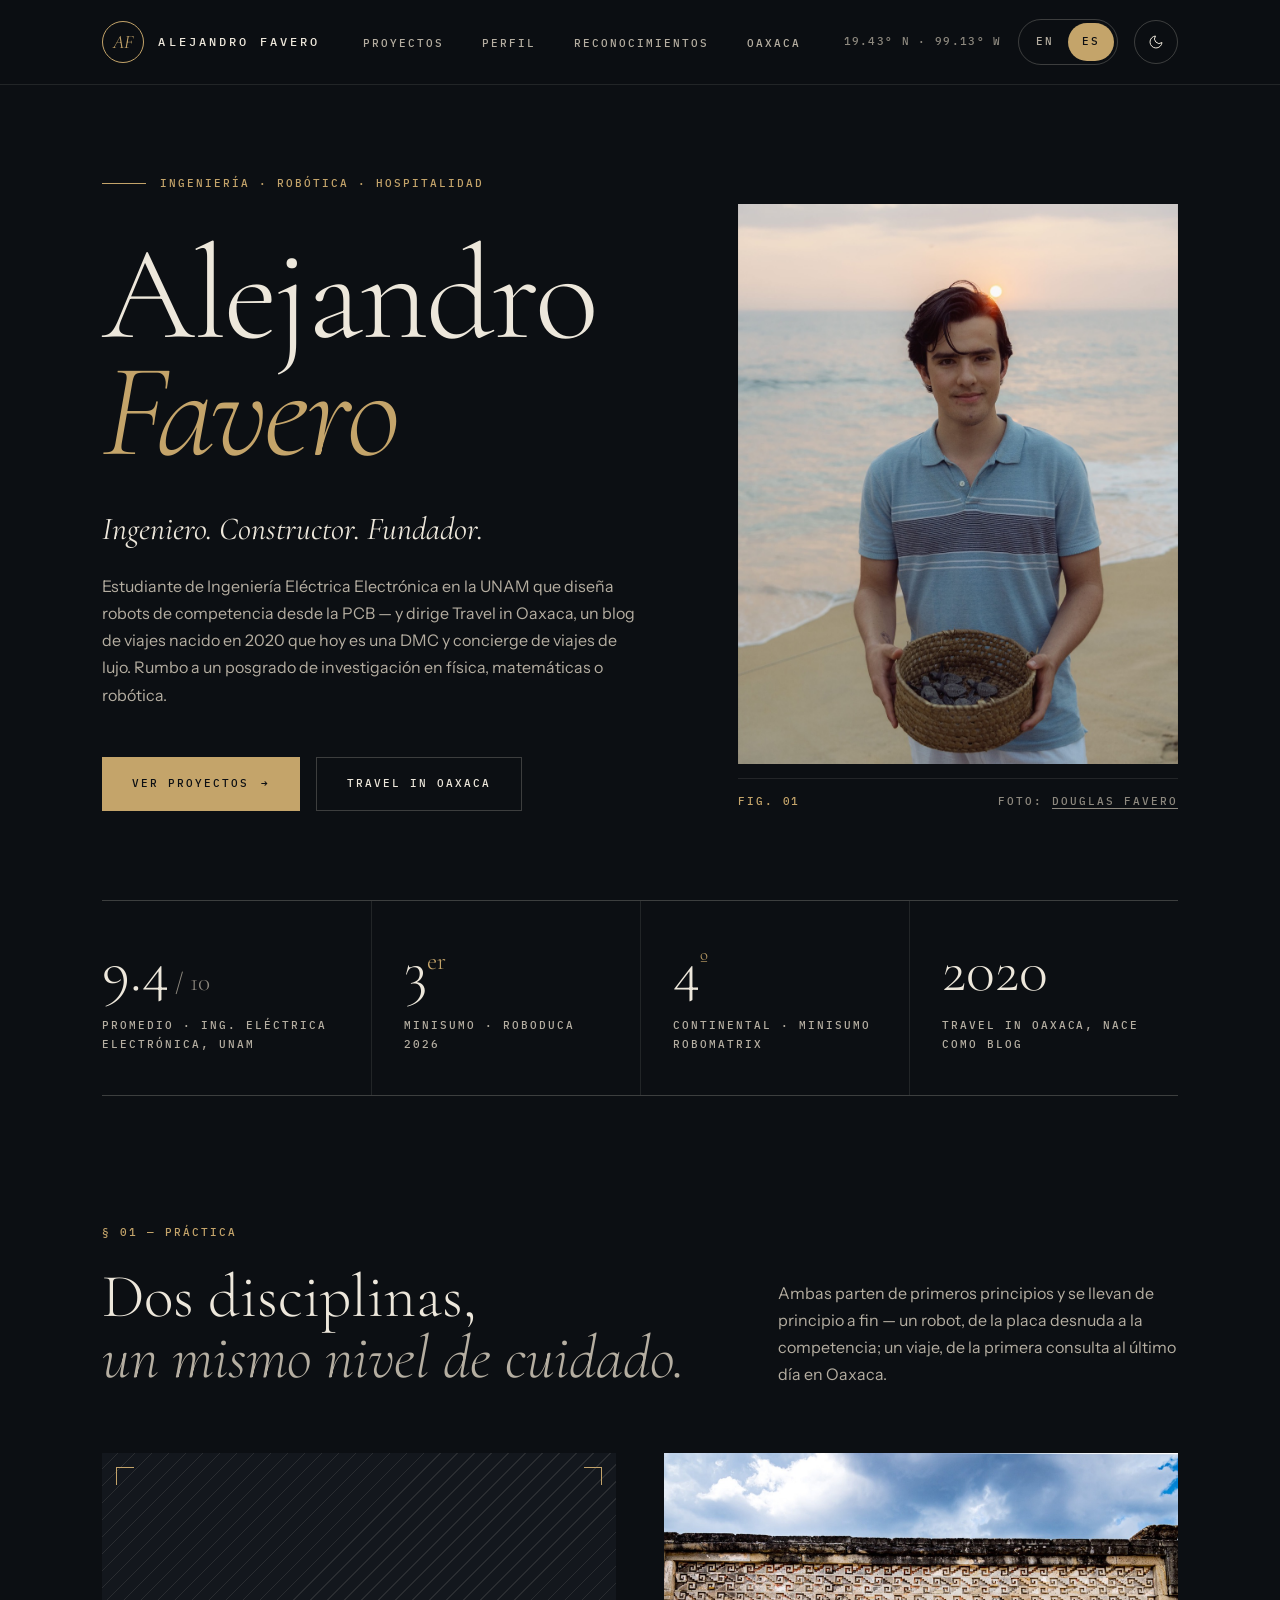
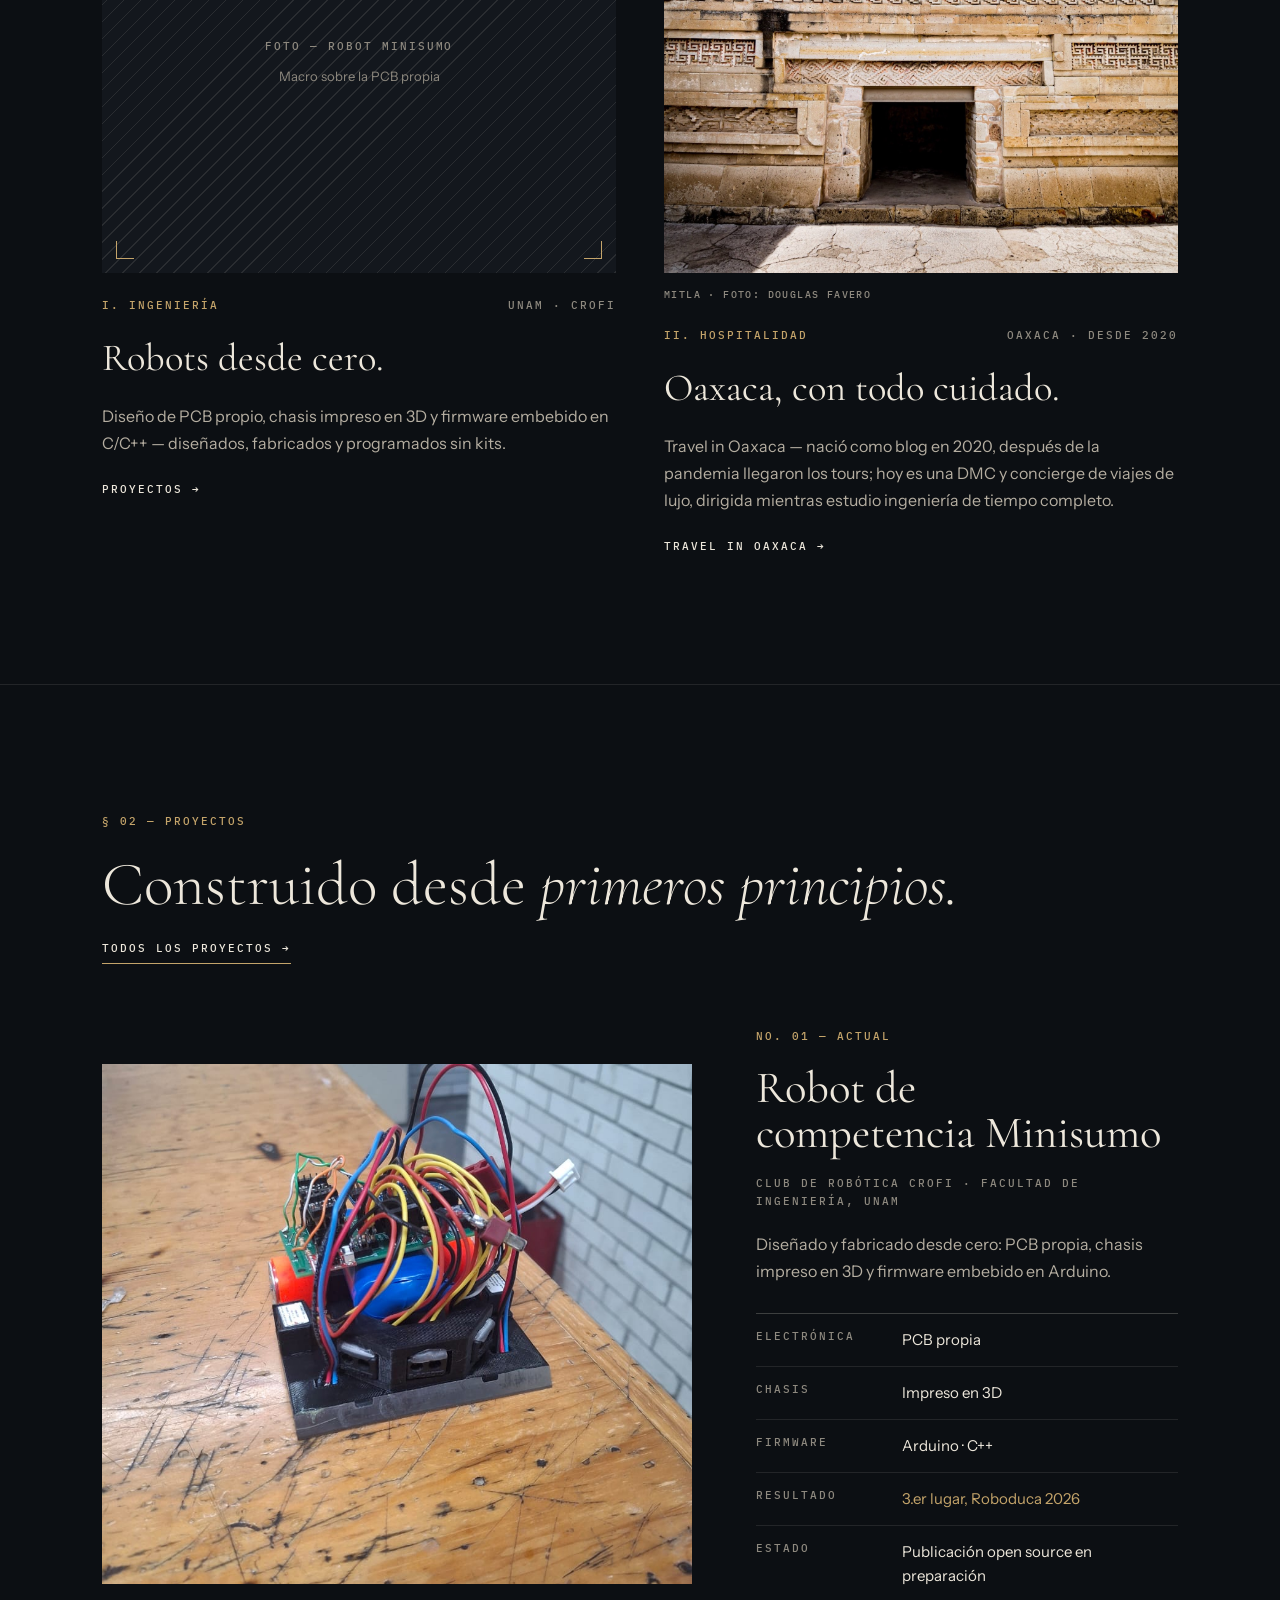
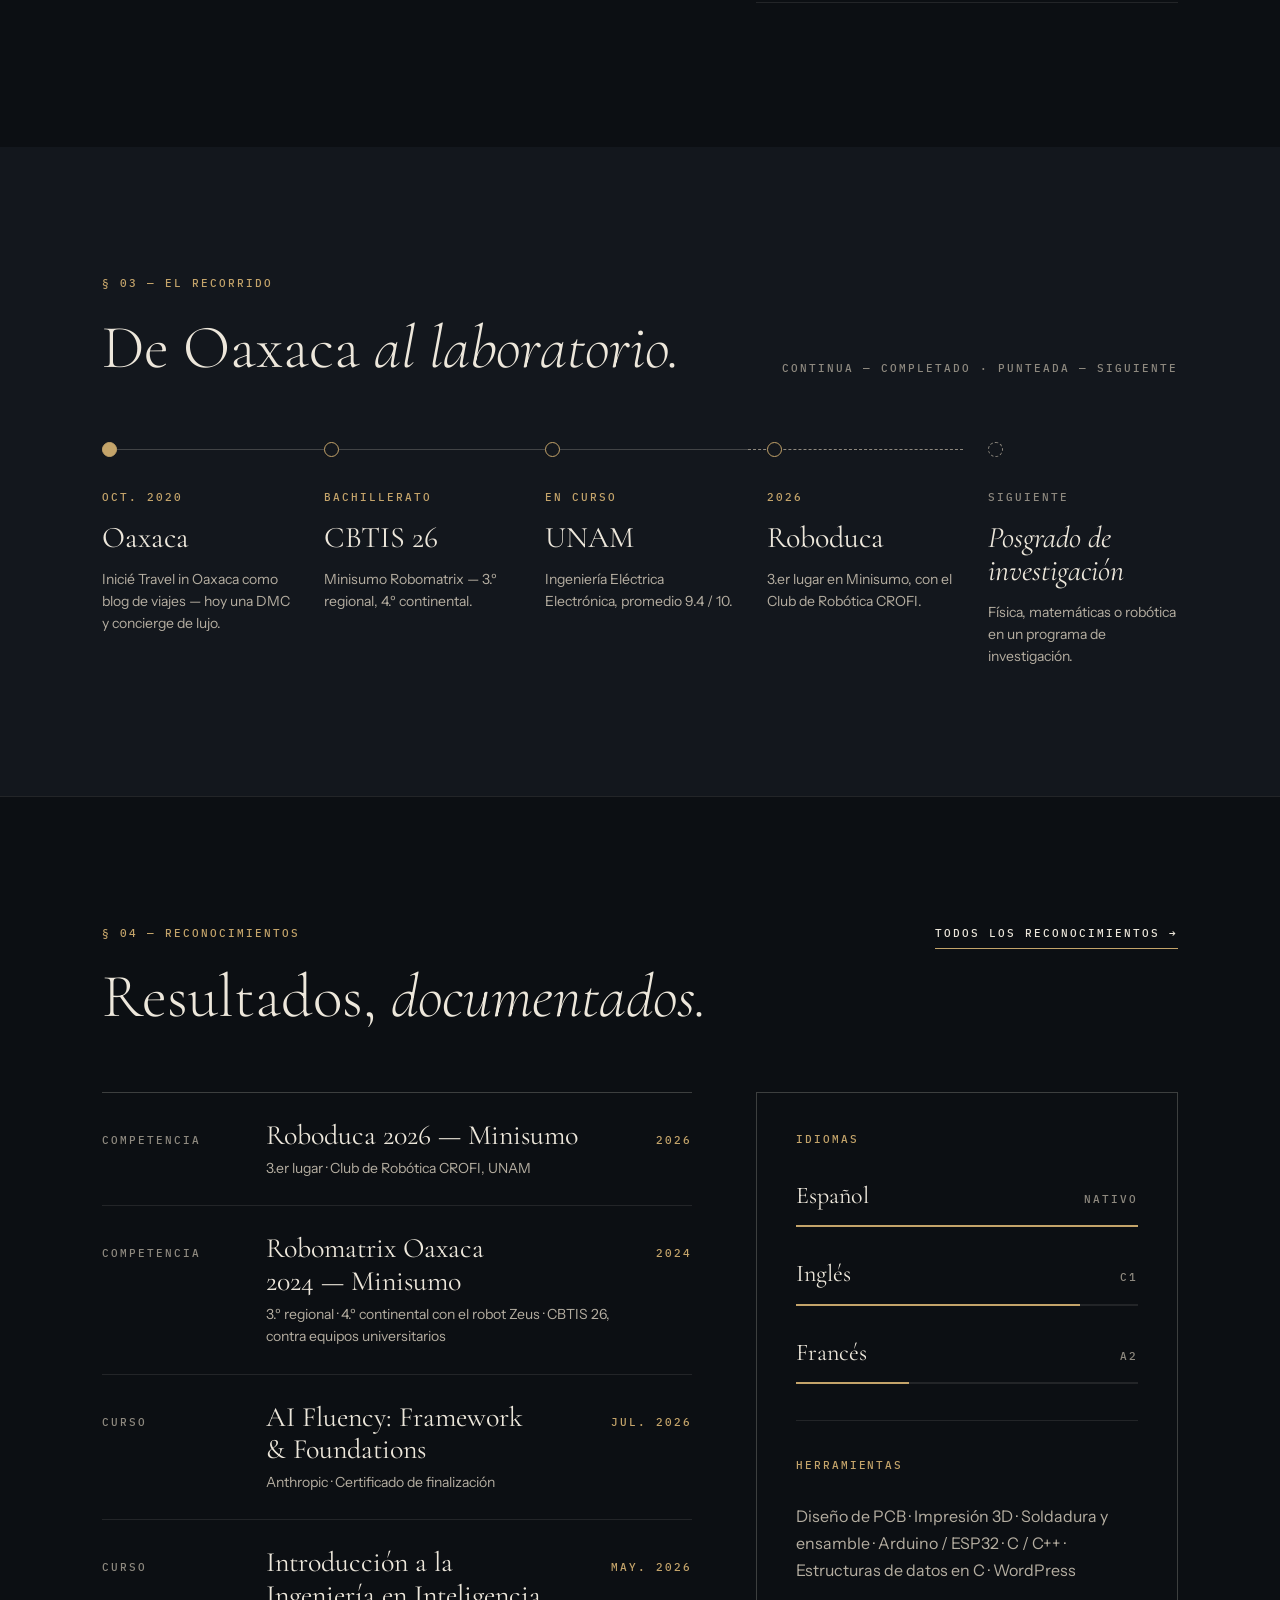
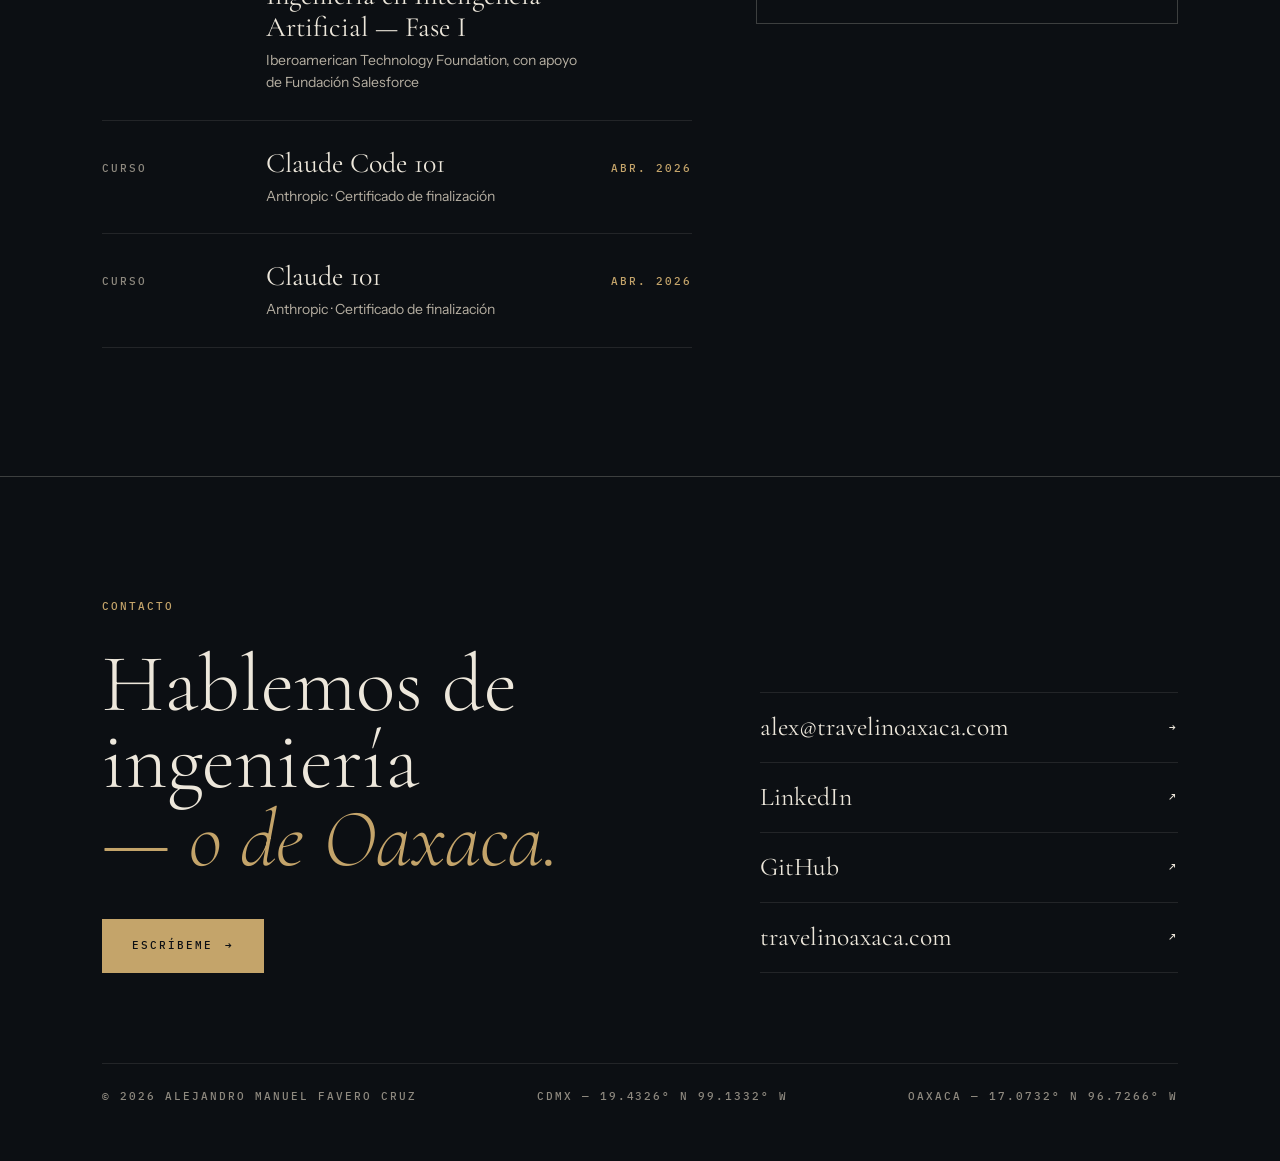
==== es/index.html @ 0eea01e2 "Personal webpage launch, with english and spanish webpage" ====
<!doctype html>
<html lang="es" data-theme="dark">
<head>
<meta charset="utf-8">
<meta name="viewport" content="width=device-width, initial-scale=1">
<title>Alejandro Favero</title>
<meta name="description" content="Estudiante de Ingeniería Eléctrica Electrónica en la UNAM, constructor de robots de competencia y fundador de Travel in Oaxaca.">
<link rel="canonical" href="https://alejandrofavero.github.io/es/">
<link rel="alternate" hreflang="en" href="https://alejandrofavero.github.io/">
<link rel="alternate" hreflang="es" href="https://alejandrofavero.github.io/es/">
<link rel="alternate" hreflang="x-default" href="https://alejandrofavero.github.io/">
<meta name="theme-color" content="#0C0F13">
<script>try{var s=localStorage.getItem("theme");if(s==="light"||s==="dark")document.documentElement.setAttribute("data-theme",s)}catch(e){}</script>
<link rel="icon" type="image/svg+xml" href="../assets/favicon.svg">
<link rel="preconnect" href="https://fonts.googleapis.com">
<link rel="preconnect" href="https://fonts.gstatic.com" crossorigin>
<link href="https://fonts.googleapis.com/css2?family=Cormorant+Garamond:ital,wght@0,300;0,400;0,500;1,300;1,400&amp;family=Instrument+Sans:wght@400;500;600&amp;family=IBM+Plex+Mono:wght@400;500&amp;display=swap" rel="stylesheet">
<link rel="stylesheet" href="../assets/css/style.css">
</head>
<body>
<a class="skip-link lbl" href="#main">Saltar al contenido</a>
<header class="site-header">
<div class="wrap header-bar">
<a class="brand" href="index.html">
<span class="monogram" aria-hidden="true">AF</span>
<span class="brand-name lbl">Alejandro Favero</span>
</a>
<nav class="site-nav" id="primary-nav" aria-label="Principal">
<ul>
<li><a class="lbl" href="projects.html">Proyectos</a></li>
<li><a class="lbl" href="about.html">Perfil</a></li>
<li><a class="lbl" href="certificates.html">Reconocimientos</a></li>
<li><a class="lbl" href="travel.html">Oaxaca</a></li>
</ul>
</nav>
<div class="header-tools">
<span class="coords lbl">19.43° N · 99.13° W</span>
<div class="lang-switch" role="group" aria-label="Language / Idioma">
<a href="../index.html" hreflang="en" lang="en" aria-label="English">EN</a>
<a href="index.html" hreflang="es" lang="es" aria-label="Español" aria-current="true">ES</a>
</div>
<button class="icon-btn theme-toggle" type="button" data-theme-toggle aria-label="Cambiar entre tema claro y oscuro"><svg class="icon-moon" viewBox="0 0 24 24" fill="none" stroke="currentColor" stroke-width="1.5" aria-hidden="true"><path d="M21 12.8A9 9 0 1 1 11.2 3a7 7 0 0 0 9.8 9.8Z"/></svg><svg class="icon-sun" viewBox="0 0 24 24" fill="none" stroke="currentColor" stroke-width="1.5" aria-hidden="true"><circle cx="12" cy="12" r="4"/><path d="M12 2v2M12 20v2M4.9 4.9l1.4 1.4M17.7 17.7l1.4 1.4M2 12h2M20 12h2M4.9 19.1l1.4-1.4M17.7 6.3l1.4-1.4"/></svg></button>
<button class="icon-btn nav-toggle" type="button" data-nav-toggle aria-controls="primary-nav" aria-expanded="false" aria-label="Menú"><svg viewBox="0 0 24 24" fill="none" stroke="currentColor" stroke-width="1.3" aria-hidden="true"><path d="M3 8h18M3 16h18"/></svg></button>
</div>
</div>
</header>
<main id="main">
<div class="wrap">
<section class="hero">
<div class="hero-copy">
<span class="eyebrow lbl">Ingeniería · Robótica · Hospitalidad</span>
<h1 class="display">Alejandro<br><em>Favero</em></h1>
<p class="tagline">Ingeniero. Constructor. Fundador.</p>
<p class="lede">Estudiante de Ingeniería Eléctrica Electrónica en la UNAM que diseña robots de competencia desde la PCB — y dirige Travel in Oaxaca, un blog de viajes nacido en 2020 que hoy es una DMC y concierge de viajes de lujo. Rumbo a un posgrado de investigación en física, matemáticas o robótica.</p>
<div class="btn-row">
<a class="btn btn-primary" href="projects.html">Ver proyectos <span aria-hidden="true">→</span></a>
<a class="btn btn-secondary" href="travel.html">Travel in Oaxaca</a>
</div>
</div>
<figure class="photo ">
<img src="../assets/img/portrait.jpg" alt="Alejandro Favero en la playa al atardecer" loading="lazy" style="object-position: 50% 22%;">
<figcaption class="fig"><span class="lbl accent">Fig. 01</span><span class="lbl faint">Foto: <a href="https://douglasfavero.com" target="_blank" rel="noopener">Douglas Favero</a></span></figcaption>
</figure>
</section>

<section class="stats" aria-label="En resumen">
<div class="stat"><span class="n">9.4<small> / 10</small></span><span class="lbl">Promedio · Ing. Eléctrica Electrónica, UNAM</span></div>
<div class="stat"><span class="n">3<sup>er</sup></span><span class="lbl">Minisumo · Roboduca 2026</span></div>
<div class="stat"><span class="n">4<sup>º</sup></span><span class="lbl">Continental · Minisumo Robomatrix</span></div>
<div class="stat"><span class="n">2020</span><span class="lbl">Travel in Oaxaca, nace como blog</span></div>
</section>
</div>

<section class="section">
<div class="wrap">
<div class="section-head">
<div>
<span class="lbl accent">§ 01 — Práctica</span>
<h2 class="section-title">Dos disciplinas,<br><em class="soft">un mismo nivel de cuidado.</em></h2>
</div>
<p class="body">Ambas parten de primeros principios y se llevan de principio a fin — un robot, de la placa desnuda a la competencia; un viaje, de la primera consulta al último día en Oaxaca.</p>
</div>
<div class="duo">
<a class="duo-card" href="projects.html">
<figure class="photo ">
<!-- photo: add assets/img/projects/minisumo-pcb.jpg and rebuild -->
<div class="ph" role="img" aria-label="Detalle de la PCB propia del robot minisumo"><span class="lbl">Foto — Robot minisumo</span><span class="note">Macro sobre la PCB propia</span></div>
</figure>
<div class="row"><span class="lbl accent">I. Ingeniería</span><span class="lbl faint">UNAM · CROFI</span></div>
<h3>Robots desde cero.</h3>
<p class="body">Diseño de PCB propio, chasis impreso en 3D y firmware embebido en C/C++ — diseñados, fabricados y programados sin kits.</p>
<span class="lbl go">Proyectos →</span>
</a>
<a class="duo-card" href="travel.html">
<figure class="photo ">
<img src="../assets/img/travel/oaxaca-landscape.jpg" alt="Grecas de piedra del Palacio de Mitla, Oaxaca" loading="lazy">
<figcaption class="credit lbl">Mitla · Foto: Douglas Favero</figcaption>
</figure>
<div class="row"><span class="lbl accent">II. Hospitalidad</span><span class="lbl faint">Oaxaca · Desde 2020</span></div>
<h3>Oaxaca, con todo cuidado.</h3>
<p class="body">Travel in Oaxaca — nació como blog en 2020, después de la pandemia llegaron los tours; hoy es una DMC y concierge de viajes de lujo, dirigida mientras estudio ingeniería de tiempo completo.</p>
<span class="lbl go">Travel in Oaxaca →</span>
</a>
</div>
</div>
</section>

<section class="section" id="work">
<div class="wrap">
<div class="section-head">
<div>
<span class="lbl accent">§ 02 — Proyectos</span>
<h2 class="section-title">Construido desde <em>primeros principios.</em></h2>
</div>
<a class="lbl text-link" href="projects.html">Todos los proyectos →</a>
</div>
<article class="feature">
<figure class="photo ">
<img src="../assets/img/projects/minisumo.jpg" alt="El robot minisumo que obtuvo el 3.er lugar en Roboduca 2026: PCB propia sobre chasis impreso en 3D" loading="lazy" style="object-position: 50% 55%;">
</figure>
<div class="feature-copy">
<span class="lbl accent">No. 01 — Actual</span>
<h3>Robot de competencia Minisumo</h3>
<span class="lbl faint">Club de Robótica CROFI · Facultad de Ingeniería, UNAM</span>
<p class="body">Diseñado y fabricado desde cero: PCB propia, chasis impreso en 3D y firmware embebido en Arduino.</p>
<dl class="spec">
<div><dt class="lbl">Electrónica</dt><dd>PCB propia</dd></div>
<div><dt class="lbl">Chasis</dt><dd>Impreso en 3D</dd></div>
<div><dt class="lbl">Firmware</dt><dd>Arduino · C++</dd></div>
<div><dt class="lbl">Resultado</dt><dd class="result">3.er lugar, Roboduca 2026</dd></div>
<div><dt class="lbl">Estado</dt><dd>Publicación open source en preparación</dd></div>
</dl>
</div>
</article>
</div>
</section>

<section class="section raised">
<div class="wrap">
<div class="section-head">
<div>
<span class="lbl accent">§ 03 — El recorrido</span>
<h2 class="section-title">De Oaxaca <em>al laboratorio.</em></h2>
</div>
<span class="lbl faint">Continua — completado · Punteada — siguiente</span>
</div>
<ol class="route">
<li class="stop"><span class="node" aria-hidden="true"></span><span class="lbl accent">Oct. 2020</span><span class="place">Oaxaca</span><p>Inicié Travel in Oaxaca como blog de viajes — hoy una DMC y concierge de lujo.</p></li>
<li class="stop"><span class="node" aria-hidden="true"></span><span class="lbl accent">Bachillerato</span><span class="place">CBTIS 26</span><p>Minisumo Robomatrix — 3.º regional, 4.º continental.</p></li>
<li class="stop"><span class="node" aria-hidden="true"></span><span class="lbl accent">En curso</span><span class="place">UNAM</span><p>Ingeniería Eléctrica Electrónica, promedio 9.4 / 10.</p></li>
<li class="stop"><span class="node" aria-hidden="true"></span><span class="lbl accent">2026</span><span class="place">Roboduca</span><p>3.er lugar en Minisumo, con el Club de Robótica CROFI.</p></li>
<li class="stop next"><span class="node" aria-hidden="true"></span><span class="lbl faint">Siguiente</span><span class="place">Posgrado de investigación</span><p>Física, matemáticas o robótica en un programa de investigación.</p></li>
</ol>
</div>
</section>

<section class="section">
<div class="wrap">
<div class="section-head">
<div>
<span class="lbl accent">§ 04 — Reconocimientos</span>
<h2 class="section-title">Resultados, <em>documentados.</em></h2>
</div>
<a class="lbl text-link" href="certificates.html">Todos los reconocimientos →</a>
</div>
<div class="split">
<div class="records">
<div class="record">
<span class="lbl faint">Competencia</span>
<div><h3 class="title">Roboduca 2026 — Minisumo</h3><p class="detail">3.er lugar · Club de Robótica CROFI, UNAM</p></div>
<span class="lbl accent">2026</span>
</div>
<div class="record">
<span class="lbl faint">Competencia</span>
<div><h3 class="title">Robomatrix Oaxaca 2024 — Minisumo</h3><p class="detail">3.º regional · 4.º continental con el robot Zeus · CBTIS 26, contra equipos universitarios</p></div>
<span class="lbl accent">2024</span>
</div>
<div class="record">
<span class="lbl faint">Curso</span>
<div><h3 class="title">AI Fluency: Framework &amp; Foundations</h3><p class="detail">Anthropic · Certificado de finalización</p></div>
<span class="lbl accent">Jul. 2026</span>
</div>
<div class="record">
<span class="lbl faint">Curso</span>
<div><h3 class="title">Introducción a la Ingeniería en Inteligencia Artificial — Fase I</h3><p class="detail">Iberoamerican Technology Foundation, con apoyo de Fundación Salesforce</p></div>
<span class="lbl accent">May. 2026</span>
</div>
<div class="record">
<span class="lbl faint">Curso</span>
<div><h3 class="title">Claude Code 101</h3><p class="detail">Anthropic · Certificado de finalización</p></div>
<span class="lbl accent">Abr. 2026</span>
</div>
<div class="record">
<span class="lbl faint">Curso</span>
<div><h3 class="title">Claude 101</h3><p class="detail">Anthropic · Certificado de finalización</p></div>
<span class="lbl accent">Abr. 2026</span>
</div>
</div>
<aside class="panel">
<span class="lbl accent">Idiomas</span>
<div class="gauge"><div class="row"><span class="name">Español</span><span class="lbl faint">Nativo</span></div><div class="bar"><span style="width: 100%;"></span></div></div>
<div class="gauge"><div class="row"><span class="name">Inglés</span><span class="lbl faint">C1</span></div><div class="bar"><span style="width: 83%;"></span></div></div>
<div class="gauge"><div class="row"><span class="name">Francés</span><span class="lbl faint">A2</span></div><div class="bar"><span style="width: 33%;"></span></div></div>
<hr>
<span class="lbl accent">Herramientas</span>
<p class="body">Diseño de PCB · Impresión 3D · Soldadura y ensamble · Arduino / ESP32 · C / C++ · Estructuras de datos en C · WordPress</p>
</aside>
</div>
</div>
</section>
</main>
<footer class="site-footer">
<div class="wrap">
<div class="footer-grand">
<div>
<span class="lbl accent">Contacto</span>
<h2>Hablemos de ingeniería<br><em>— o de Oaxaca.</em></h2>
<div class="btn-row" style="margin-top: 40px;">
<a class="btn btn-primary" href="mailto:alex@travelinoaxaca.com">Escríbeme <span aria-hidden="true">→</span></a>
</div>
</div>
<div class="footer-links">
<a href="mailto:alex@travelinoaxaca.com">alex@travelinoaxaca.com <span class="lbl" aria-hidden="true">→</span></a>
<a href="https://linkedin.com/in/alejandro-manuel-favero-cruz" target="_blank" rel="noopener">LinkedIn <span class="lbl" aria-hidden="true">↗</span></a>
<a href="https://github.com/AlejandroFavero" target="_blank" rel="noopener">GitHub <span class="lbl" aria-hidden="true">↗</span></a>
<a href="https://travelinoaxaca.com" target="_blank" rel="noopener">travelinoaxaca.com <span class="lbl" aria-hidden="true">↗</span></a>
</div>
</div>
<div class="footer-bottom">
<span class="lbl">© 2026 Alejandro Manuel Favero Cruz</span>
<span class="lbl">CDMX — 19.4326° N 99.1332° W</span>
<span class="lbl">Oaxaca — 17.0732° N 96.7266° W</span>
</div>
</div>
</footer>
<script src="../assets/js/main.js"></script>
</body>
</html>
---- assets/css/style.css ----
/* ==========================================================================
   Alejandro Favero — personal site
   Design concept: "Precision Atelier". A watchmaker's catalogue crossed with
   a travel journal — ink ground, ivory type, a brass accent, hairline rules,
   coordinates and figure numbers. Dark-first, with a light ivory theme.
   Pages are generated from _src/build.py (English at the root, Spanish in /es).
   ========================================================================== */

/* ---- Tokens : dark (default) --------------------------------------------- */
:root {
  --bg: #0C0F13;
  --raised: #13171D;
  --ink: #EDE7DB;
  --soft: #B5AEA1;
  --faint: #8E897F;
  --line: rgba(237, 231, 219, 0.10);
  --line2: rgba(237, 231, 219, 0.22);
  --accent: #C4A46A;
  --on-accent: #0C0F13;
  --scrim: rgba(12, 15, 19, 0.82);

  --font-display: "Cormorant Garamond", Georgia, "Times New Roman", serif;
  --font-body: "Instrument Sans", -apple-system, "Segoe UI", sans-serif;
  --font-mono: "IBM Plex Mono", "SFMono-Regular", Consolas, monospace;

  --gutter: clamp(20px, 8vw, 120px);
  --max: 1440px;
  --section: clamp(72px, 10vw, 136px);

  color-scheme: dark;
}

/* ---- Tokens : light ------------------------------------------------------- */
:root[data-theme="light"] {
  --bg: #F4F0E8;
  --raised: #FBF9F5;
  --ink: #15181D;
  --soft: #45464A;
  --faint: #6B675F;
  --line: rgba(21, 24, 29, 0.10);
  --line2: rgba(21, 24, 29, 0.22);
  --accent: #7D6128;
  --on-accent: #FBF9F5;
  color-scheme: light;
}

/* Oaxaca sheet: same system, cochineal accent swapped in */
body.sheet-oaxaca { --accent: #D07C60; }
:root[data-theme="light"] body.sheet-oaxaca { --accent: #98432E; }

/* ---- Reset ----------------------------------------------------------------- */
*, *::before, *::after { box-sizing: border-box; }
html { -webkit-text-size-adjust: 100%; scroll-behavior: smooth; }
body {
  margin: 0;
  background: var(--bg);
  color: var(--ink);
  font-family: var(--font-body);
  font-size: 16px;
  line-height: 1.6;
  -webkit-font-smoothing: antialiased;
}
img { max-width: 100%; display: block; }
a { color: inherit; text-decoration: none; }
a:hover { color: var(--accent); }
h1, h2, h3, h4 { margin: 0; font-weight: 400; text-wrap: balance; }
p { margin: 0; }
ul, ol { margin: 0; padding: 0; list-style: none; }
em { font-style: italic; }
button { font: inherit; }

:focus-visible { outline: 1px solid var(--accent); outline-offset: 4px; }

@media (prefers-reduced-motion: reduce) {
  html { scroll-behavior: auto; }
  *, *::before, *::after {
    animation-duration: 0.001ms !important;
    transition-duration: 0.001ms !important;
  }
}

.skip-link {
  position: absolute; left: 16px; top: -60px; z-index: 50;
  background: var(--accent); color: var(--on-accent); padding: 10px 16px;
}
.skip-link:focus { top: 16px; color: var(--on-accent); }

/* ---- Type primitives ------------------------------------------------------- */
.lbl {
  font-family: var(--font-mono);
  font-size: 11px;
  font-weight: 500;
  letter-spacing: 0.18em;
  text-transform: uppercase;
}
.serif { font-family: var(--font-display); }
.accent { color: var(--accent); }
.soft { color: var(--soft); }
.faint { color: var(--faint); }

.eyebrow {
  display: flex; align-items: center; gap: 14px;
  color: var(--accent);
}
.eyebrow::before { content: ""; width: 44px; height: 1px; background: currentColor; }

.display {
  font-family: var(--font-display);
  font-weight: 300;
  font-size: clamp(64px, 10.4vw, 150px);
  line-height: 0.88;
  letter-spacing: -0.02em;
}
.display em { color: var(--accent); }
.page-title {
  font-family: var(--font-display);
  font-weight: 300;
  font-size: clamp(56px, 8vw, 116px);
  line-height: 0.9;
  letter-spacing: -0.02em;
}
.page-title em { color: var(--accent); }
.tagline {
  font-family: var(--font-display);
  font-style: italic;
  font-size: clamp(26px, 2.5vw, 36px);
  line-height: 1.2;
}
.lede { font-size: clamp(16px, 1.25vw, 18px); line-height: 1.7; color: var(--soft); max-width: 36em; }
.section-title {
  font-family: var(--font-display);
  font-weight: 300;
  font-size: clamp(42px, 4.8vw, 68px);
  line-height: 1;
}
.body { font-size: 16px; line-height: 1.7; color: var(--soft); }

/* ---- Layout ---------------------------------------------------------------- */
.wrap { max-width: var(--max); margin: 0 auto; padding-inline: var(--gutter); }
main { display: block; }
.section { padding-block: var(--section); }
.section + .section { border-top: 1px solid var(--line); }
.section.raised { background: var(--raised); border-top: none; }
.section-head {
  display: flex; justify-content: space-between; align-items: flex-end;
  gap: 24px 48px; flex-wrap: wrap;
  margin-bottom: clamp(40px, 5vw, 72px);
}
.section-head > div { display: flex; flex-direction: column; gap: 24px; }
.section-head > p { max-width: 400px; }
.stack { display: flex; flex-direction: column; }

/* ---- Buttons --------------------------------------------------------------- */
.btn-row { display: flex; flex-wrap: wrap; gap: 16px; }
.btn {
  display: inline-flex; align-items: center; justify-content: center; gap: 12px;
  min-height: 54px; padding: 0 30px;
  font-family: var(--font-mono); font-size: 11px; font-weight: 500;
  letter-spacing: 0.18em; text-transform: uppercase;
  transition: filter 0.15s ease, border-color 0.15s ease, color 0.15s ease;
}
.btn-primary { background: var(--accent); color: var(--on-accent); }
.btn-primary:hover { color: var(--on-accent); filter: brightness(1.08); }
.btn-secondary { border: 1px solid var(--line2); color: var(--ink); }
.btn-secondary:hover { border-color: var(--accent); color: var(--ink); }
.text-link {
  align-self: flex-start;
  padding-bottom: 6px; border-bottom: 1px solid var(--accent);
  color: var(--ink);
}

/* ---- Header ---------------------------------------------------------------- */
.site-header {
  position: sticky; top: 0; z-index: 30;
  background: color-mix(in srgb, var(--bg) 88%, transparent);
  backdrop-filter: blur(10px);
  -webkit-backdrop-filter: blur(10px);
  border-bottom: 1px solid var(--line);
}
.header-bar {
  display: flex; align-items: center; justify-content: space-between; gap: 24px;
  min-height: 84px;
}
.brand { display: flex; align-items: center; gap: 14px; color: var(--ink); }
.brand:hover { color: var(--ink); }
.monogram {
  width: 42px; height: 42px; flex: none;
  display: grid; place-items: center;
  border: 1px solid var(--accent); border-radius: 50%;
  font-family: var(--font-display); font-style: italic; font-size: 19px;
  color: var(--accent);
}
.brand-name { font-size: 12px; letter-spacing: 0.26em; }

.site-nav ul { display: flex; gap: clamp(24px, 3vw, 44px); }
.site-nav a { color: var(--soft); padding-block: 6px; border-bottom: 1px solid transparent; }
.site-nav a:hover { color: var(--ink); }
.site-nav a[aria-current="page"] { color: var(--ink); border-color: var(--accent); }

.header-tools { display: flex; align-items: center; gap: 16px; }
.coords { color: var(--faint); letter-spacing: 0.12em; white-space: nowrap; }

.lang-switch {
  display: flex; padding: 3px; height: 46px;
  border: 1px solid var(--line2); border-radius: 23px;
}
.lang-switch a {
  display: grid; place-items: center;
  width: 46px; height: 38px; border-radius: 19px;
  font-family: var(--font-mono); font-size: 11px; font-weight: 500; letter-spacing: 0.14em;
  color: var(--soft);
}
.lang-switch a[aria-current="true"] { background: var(--accent); color: var(--on-accent); }

.icon-btn {
  appearance: none; flex: none;
  width: 44px; height: 44px;
  display: grid; place-items: center;
  border: 1px solid var(--line2); border-radius: 50%;
  background: transparent; color: var(--ink); cursor: pointer;
}
.icon-btn:hover { border-color: var(--accent); color: var(--accent); }
.icon-btn svg { width: 16px; height: 16px; }
.theme-toggle .icon-sun { display: none; }
:root[data-theme="light"] .theme-toggle .icon-sun { display: block; }
:root[data-theme="light"] .theme-toggle .icon-moon { display: none; }
.nav-toggle { display: none; }

@media (max-width: 72rem) {
  .coords { display: none; }
}
@media (max-width: 60rem) {
  .header-bar { min-height: 68px; }
  .brand-name { display: none; }
  .nav-toggle { display: grid; border: none; }
  .nav-toggle svg { width: 22px; height: 22px; }
  .site-nav {
    position: absolute; top: 100%; left: 0; right: 0;
    background: var(--bg);
    border-bottom: 1px solid var(--line2);
    display: none;
  }
  .site-nav.is-open { display: block; }
  .site-nav ul { flex-direction: column; gap: 0; padding: 8px var(--gutter) 20px; }
  .site-nav a { display: block; padding: 16px 0; border-bottom: 1px solid var(--line); font-size: 12px; }
  .site-nav a[aria-current="page"] { border-color: var(--line); color: var(--accent); }
  .header-tools { gap: 8px; }
  .lang-switch a { width: 40px; }
  .theme-toggle { border: none; }
}

/* ---- Photo frames & placeholders ------------------------------------------ */
.photo { margin: 0; display: flex; flex-direction: column; gap: 14px; }
.photo img, .ph { width: 100%; height: var(--h, 420px); }
.photo img { object-fit: cover; background: var(--raised); }
.ph {
  display: flex; flex-direction: column; align-items: center; justify-content: center; gap: 10px;
  padding: 24px; text-align: center; color: var(--faint);
  background:
    linear-gradient(var(--accent), var(--accent)) left 14px top 14px / 18px 1px no-repeat,
    linear-gradient(var(--accent), var(--accent)) left 14px top 14px / 1px 18px no-repeat,
    linear-gradient(var(--accent), var(--accent)) right 14px top 14px / 18px 1px no-repeat,
    linear-gradient(var(--accent), var(--accent)) right 14px top 14px / 1px 18px no-repeat,
    linear-gradient(var(--accent), var(--accent)) left 14px bottom 14px / 18px 1px no-repeat,
    linear-gradient(var(--accent), var(--accent)) left 14px bottom 14px / 1px 18px no-repeat,
    linear-gradient(var(--accent), var(--accent)) right 14px bottom 14px / 18px 1px no-repeat,
    linear-gradient(var(--accent), var(--accent)) right 14px bottom 14px / 1px 18px no-repeat,
    repeating-linear-gradient(135deg, transparent 0 11px, var(--line) 11px 12px),
    var(--raised);
}
.ph .note { font-size: 13px; }
.fig {
  display: flex; justify-content: space-between; gap: 16px;
  padding-top: 14px; border-top: 1px solid var(--line);
}

/* ---- Hero ------------------------------------------------------------------ */
.hero {
  display: grid; grid-template-columns: minmax(0, 1fr) minmax(300px, 440px);
  gap: clamp(48px, 7vw, 96px); align-items: end;
  padding-block: clamp(48px, 7vw, 96px) clamp(56px, 7vw, 104px);
}
.hero-copy { display: flex; flex-direction: column; }
.hero-copy .eyebrow { margin-bottom: 44px; }
.hero-copy .tagline { margin-top: 40px; }
.hero-copy .lede { margin-top: 24px; }
.hero-copy .btn-row { margin-top: 48px; }
.hero .photo { --h: 560px; }

.page-hero { padding-block: clamp(56px, 8vw, 120px) clamp(48px, 6vw, 88px); display: flex; flex-direction: column; gap: 32px; }
.page-hero .lede { max-width: 40em; }

@media (max-width: 60rem) {
  .hero { grid-template-columns: 1fr; }
  .hero .photo { --h: 460px; }
}

/* ---- Stats strip ----------------------------------------------------------- */
.stats {
  display: grid; grid-template-columns: repeat(4, minmax(0, 1fr));
  border-top: 1px solid var(--line2); border-bottom: 1px solid var(--line2);
}
.stat { padding: 40px 32px; display: flex; flex-direction: column; gap: 14px; }
.stat:first-child { padding-left: 0; }
.stat:last-child { padding-right: 0; }
.stat + .stat { border-left: 1px solid var(--line); }
.stat .n { font-family: var(--font-display); font-weight: 300; font-size: clamp(44px, 4.7vw, 68px); line-height: 1; }
.stat .n small { font-size: 0.42em; color: var(--faint); }
.stat .n sup { font-size: 0.42em; color: var(--accent); }
.stat .lbl { color: var(--soft); line-height: 1.8; }
@media (max-width: 60rem) {
  .stats { grid-template-columns: repeat(2, minmax(0, 1fr)); }
  .stat { padding: 24px 16px; }
  .stat:nth-child(odd) { padding-left: 0; border-left: none; }
  .stat:nth-child(even) { padding-right: 0; }
  .stat:nth-child(-n+2) { border-bottom: 1px solid var(--line); }
}

/* ---- Two-up cards ---------------------------------------------------------- */
.duo { display: grid; grid-template-columns: repeat(2, minmax(0, 1fr)); gap: 48px; }
.duo-card { display: flex; flex-direction: column; gap: 24px; color: var(--ink); }
.duo-card:hover { color: var(--ink); }
.duo-card:hover .go { color: var(--accent); }
.duo-card .row { display: flex; justify-content: space-between; gap: 16px; }
.duo-card h3 { font-family: var(--font-display); font-size: clamp(30px, 3vw, 42px); line-height: 1.05; }
.duo-card .photo { --h: 420px; }
@media (max-width: 60rem) {
  .duo { grid-template-columns: 1fr; }
  .duo-card .photo { --h: 280px; }
}

/* ---- Feature (project) ------------------------------------------------------ */
.feature {
  display: grid; grid-template-columns: 7fr 5fr;
  gap: clamp(40px, 5vw, 72px); align-items: center;
}
.feature + .feature { margin-top: clamp(64px, 8vw, 104px); }
.feature.reverse { grid-template-columns: 5fr 7fr; }
.feature.reverse .photo { order: 2; }
.feature .photo { --h: 520px; }
.feature.reverse .photo { --h: 380px; }
.feature-copy { display: flex; flex-direction: column; gap: 20px; }
.feature-copy h3 { font-family: var(--font-display); font-size: clamp(36px, 3.5vw, 50px); line-height: 1; }
@media (max-width: 60rem) {
  .feature, .feature.reverse { grid-template-columns: 1fr; }
  .feature.reverse .photo { order: 0; }
  .feature .photo, .feature.reverse .photo { --h: 300px; }
}

/* ---- Spec rows ------------------------------------------------------------ */
.spec { border-bottom: 1px solid var(--line); margin-top: 8px; }
.spec > div {
  display: grid; grid-template-columns: 130px 1fr; gap: 16px;
  padding: 14px 0; border-top: 1px solid var(--line);
  font-size: 15px;
}
.spec > div:first-child { border-top-color: var(--line2); }
.spec dt { color: var(--faint); }
.spec dd { margin: 0; }
.spec .result { color: var(--accent); }

/* ---- Route (timeline) -------------------------------------------------------- */
.route { position: relative; display: grid; grid-template-columns: repeat(5, minmax(0, 1fr)); gap: 32px; }
.route::before {
  content: ""; position: absolute; top: 7px; left: 0; width: 60%; height: 1px; background: var(--line2);
}
.route::after {
  content: ""; position: absolute; top: 7px; left: 60%; width: 20%; border-top: 1px dashed var(--faint);
}
.stop { position: relative; z-index: 1; display: flex; flex-direction: column; gap: 14px; }
.stop .node { width: 15px; height: 15px; border-radius: 50%; border: 1px solid var(--accent); background: var(--raised); margin-bottom: 18px; }
.stop:first-child .node { background: var(--accent); }
.stop.next .node { border: 1px dashed var(--faint); }
.stop .place { font-family: var(--font-display); font-size: 30px; line-height: 1.1; }
.stop.next .place { font-style: italic; }
.stop p { font-size: 14px; line-height: 1.6; color: var(--soft); }
@media (max-width: 60rem) {
  .route { grid-template-columns: 1fr; gap: 0; padding-left: 36px; }
  .route::before { top: 8px; bottom: 25%; left: 7px; width: 1px; height: auto; }
  .route::after { top: auto; bottom: 0; height: 25%; left: 7px; width: 0; border-top: none; border-left: 1px dashed var(--faint); }
  .stop { padding-bottom: 36px; gap: 8px; }
  .stop .node { position: absolute; left: -36px; top: 0; margin: 0; }
}

/* ---- Records (recognition) ------------------------------------------------ */
.split { display: grid; grid-template-columns: 7fr 5fr; gap: clamp(40px, 5vw, 72px); align-items: start; }
.records { border-bottom: 1px solid var(--line); }
.record {
  display: grid; grid-template-columns: 140px 1fr auto; gap: 24px; align-items: baseline;
  padding: 26px 0; border-top: 1px solid var(--line);
}
.record:first-child { border-top-color: var(--line2); }
.record .title { font-family: var(--font-display); font-size: 28px; line-height: 1.15; }
.record .detail { font-size: 14px; color: var(--soft); margin-top: 6px; }
@media (max-width: 60rem) {
  .split { grid-template-columns: 1fr; }
}
@media (max-width: 40rem) {
  .record { grid-template-columns: 1fr auto; gap: 8px 16px; }
  .record > .lbl:first-child { grid-column: 1 / -1; }
}

/* ---- Certificates ----------------------------------------------------------- */
.certs { display: grid; grid-template-columns: repeat(2, minmax(0, 1fr)); gap: clamp(48px, 5vw, 72px) 48px; }
.cert { display: flex; flex-direction: column; gap: 14px; }
.cert-thumb {
  display: block; aspect-ratio: 4 / 3;
  padding: clamp(16px, 2.2vw, 32px);
  background: var(--raised); border: 1px solid var(--line);
  transition: border-color 0.15s ease;
}
a.cert-thumb:hover { border-color: var(--accent); }
.cert-thumb img { width: 100%; height: 100%; object-fit: contain; }
.cert-thumb.ph { height: auto; border: none; }
.cert-meta { display: flex; justify-content: space-between; gap: 16px; margin-top: 10px; }
.cert h3 { font-family: var(--font-display); font-size: clamp(26px, 2.4vw, 32px); line-height: 1.1; }
.cert .text-link { margin-top: 6px; }
@media (max-width: 48rem) {
  .certs { grid-template-columns: 1fr; }
}

.panel { border: 1px solid var(--line2); padding: clamp(28px, 3vw, 40px); display: flex; flex-direction: column; gap: 28px; }
.panel hr { border: none; height: 1px; background: var(--line); margin: 8px 0; }
.gauge { display: flex; flex-direction: column; gap: 10px; }
.gauge .row { display: flex; justify-content: space-between; align-items: baseline; }
.gauge .name { font-family: var(--font-display); font-size: 24px; }
.gauge .bar { height: 2px; background: var(--line); }
.gauge .bar span { display: block; height: 2px; background: var(--accent); }

/* ---- Experience & skills (About) ------------------------------------------- */
.entries { border-bottom: 1px solid var(--line); }
.entry {
  display: grid; grid-template-columns: minmax(0, 5fr) minmax(0, 7fr); gap: 16px 48px;
  padding: 32px 0; border-top: 1px solid var(--line);
}
.entry:first-child { border-top-color: var(--line2); }
.entry h3 { font-family: var(--font-display); font-size: 30px; line-height: 1.1; }
.entry .meta { margin-top: 10px; color: var(--faint); line-height: 1.8; }
.entry .body { display: flex; flex-direction: column; gap: 14px; }
.skill {
  display: flex; justify-content: space-between; align-items: baseline; gap: 24px;
  padding: 22px 0; border-top: 1px solid var(--line);
}
.skill:first-child { border-top-color: var(--line2); }
.skill h3 { font-size: 17px; font-weight: 600; font-family: var(--font-body); }
.skill p { font-size: 15px; color: var(--soft); margin-top: 4px; }
.tag {
  flex: none; padding: 6px 10px; border: 1px solid var(--line2); color: var(--accent); white-space: nowrap;
}
.marks { display: flex; flex-direction: column; gap: 18px; }
.marks li { position: relative; padding-left: 28px; color: var(--soft); font-size: 16px; line-height: 1.7; }
.marks li::before { content: ""; position: absolute; left: 0; top: 0.85em; width: 14px; height: 1px; background: var(--accent); }
@media (max-width: 60rem) {
  .entry { grid-template-columns: 1fr; }
}

/* ---- Oaxaca ------------------------------------------------------------------ */
.oax-hero { position: relative; }
.oax-hero .photo img, .oax-hero .ph { --h: clamp(560px, 60vw, 780px); }
.oax-hero .ph { justify-content: flex-start; align-items: flex-end; padding: 44px var(--gutter); }
.oax-hero-copy {
  position: absolute; left: 0; right: 0; bottom: 0;
  padding: 160px 0 clamp(48px, 6vw, 88px);
  background: linear-gradient(180deg, transparent 0%, var(--scrim) 70%);
  color: #F4F0E8;
}
.oax-hero-copy .wrap { display: flex; justify-content: space-between; align-items: flex-end; gap: 32px 64px; flex-wrap: wrap; }
.oax-hero-copy .eyebrow { color: #F4F0E8; margin-bottom: 28px; }
.oax-hero-copy .page-title em { color: inherit; }
.oax-hero-copy .tagline { max-width: 420px; font-size: clamp(22px, 2vw, 28px); line-height: 1.3; }

.intro { display: grid; grid-template-columns: 4fr 8fr; gap: clamp(40px, 7vw, 96px); align-items: start; }
.intro .statement { font-family: var(--font-display); font-weight: 300; font-size: clamp(30px, 3vw, 44px); line-height: 1.2; }
.intro .statement em { color: var(--accent); }
.intro .spec > div { grid-template-columns: 110px 1fr; }
@media (max-width: 60rem) {
  .intro { grid-template-columns: 1fr; }
  .intro .spec { order: 2; }
}

.services { display: grid; grid-template-columns: repeat(3, minmax(0, 1fr)); border-top: 1px solid var(--line2); }
.service { padding: 40px; display: flex; flex-direction: column; gap: 18px; }
.service:first-child { padding-left: 0; }
.service:last-child { padding-right: 0; }
.service + .service { border-left: 1px solid var(--line); }
.service .num { font-family: var(--font-display); font-weight: 300; font-size: 56px; line-height: 1; color: var(--accent); }
.service h3 { font-family: var(--font-display); font-size: 32px; }
@media (max-width: 60rem) {
  .services { grid-template-columns: 1fr; }
  .service, .service:first-child, .service:last-child { padding: 32px 0; }
  .service + .service { border-left: none; border-top: 1px solid var(--line); }
}

.gallery { display: grid; grid-template-columns: repeat(12, minmax(0, 1fr)); gap: 24px; }
.gallery .g-7 { grid-column: span 7; }
.gallery .g-5 { grid-column: span 5; }
.gallery .g-col { grid-column: span 5; display: flex; flex-direction: column; gap: 24px; }
@media (max-width: 60rem) {
  .gallery { grid-template-columns: 1fr; }
  .gallery .g-7, .gallery .g-5, .gallery .g-col { grid-column: auto; }
  .gallery .photo img, .gallery .ph { --h: 280px !important; }
}

.cta { text-align: center; align-items: center; display: flex; flex-direction: column; gap: 32px; }
.cta .section-title { font-size: clamp(48px, 6vw, 84px); }
.cta .body { max-width: 520px; }
.cta .btn-row { justify-content: center; margin-top: 16px; }

/* ---- Footer ------------------------------------------------------------------ */
.site-footer { border-top: 1px solid var(--line2); }
.footer-grand {
  display: grid; grid-template-columns: 7fr 5fr; gap: 48px 72px; align-items: end;
  padding-block: clamp(72px, 9vw, 120px) clamp(56px, 7vw, 96px);
}
.footer-grand h2 { font-family: var(--font-display); font-weight: 300; font-size: clamp(48px, 6.4vw, 92px); line-height: 0.95; margin-top: 28px; }
.footer-grand h2 em { color: var(--accent); }
.footer-links { border-bottom: 1px solid var(--line); }
.footer-links a {
  display: flex; justify-content: space-between; align-items: center;
  min-height: 56px; padding: 14px 0; border-top: 1px solid var(--line);
  font-family: var(--font-display); font-size: clamp(24px, 2vw, 28px);
}
.footer-bottom {
  display: flex; justify-content: space-between; flex-wrap: wrap; gap: 12px 32px;
  padding-block: 24px 56px; border-top: 1px solid var(--line); color: var(--faint);
}
.footer-slim { display: flex; justify-content: space-between; flex-wrap: wrap; gap: 16px 32px; padding-block: 48px 56px; color: var(--faint); }
.footer-slim nav { display: flex; gap: 32px; }
.footer-slim nav a { color: var(--soft); }
@media (max-width: 60rem) {
  .footer-grand { grid-template-columns: 1fr; }
}

/* ---- Entrance --------------------------------------------------------------- */
@keyframes rise { from { opacity: 0; transform: translateY(12px); } to { opacity: 1; transform: none; } }
.hero-copy, .page-hero, .oax-hero-copy .wrap { animation: rise 0.7s ease both; }

/* ---- Photo credits ------------------------------------------------------------ */
.photo .credit { color: var(--faint); font-size: 10px; letter-spacing: 0.14em; }
.fig a, .credit a, .hero-credit a { border-bottom: 1px solid currentColor; }
.oax-hero-aside { display: flex; flex-direction: column; gap: 18px; max-width: 420px; }
.hero-credit { color: rgba(244, 240, 232, 0.75); font-size: 10px; letter-spacing: 0.14em; }
.hero-credit a:hover { color: #F4F0E8; }
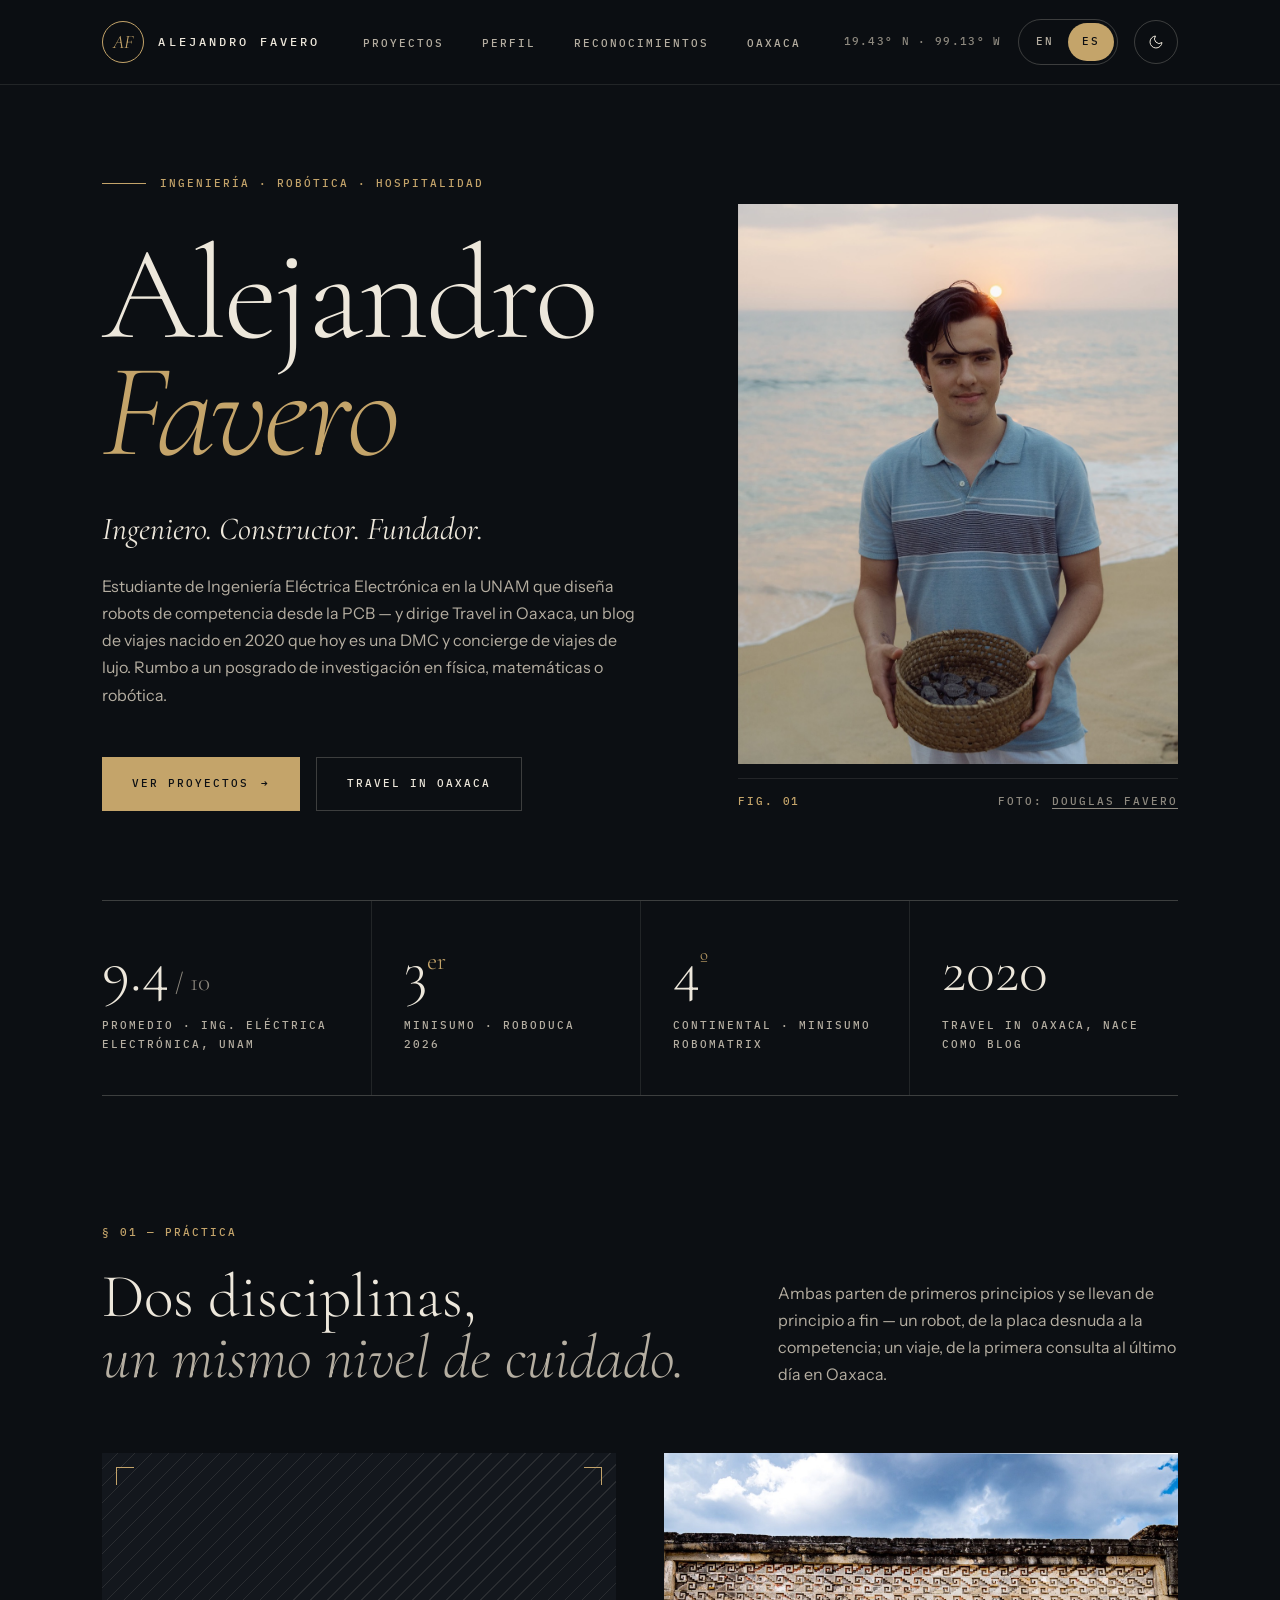
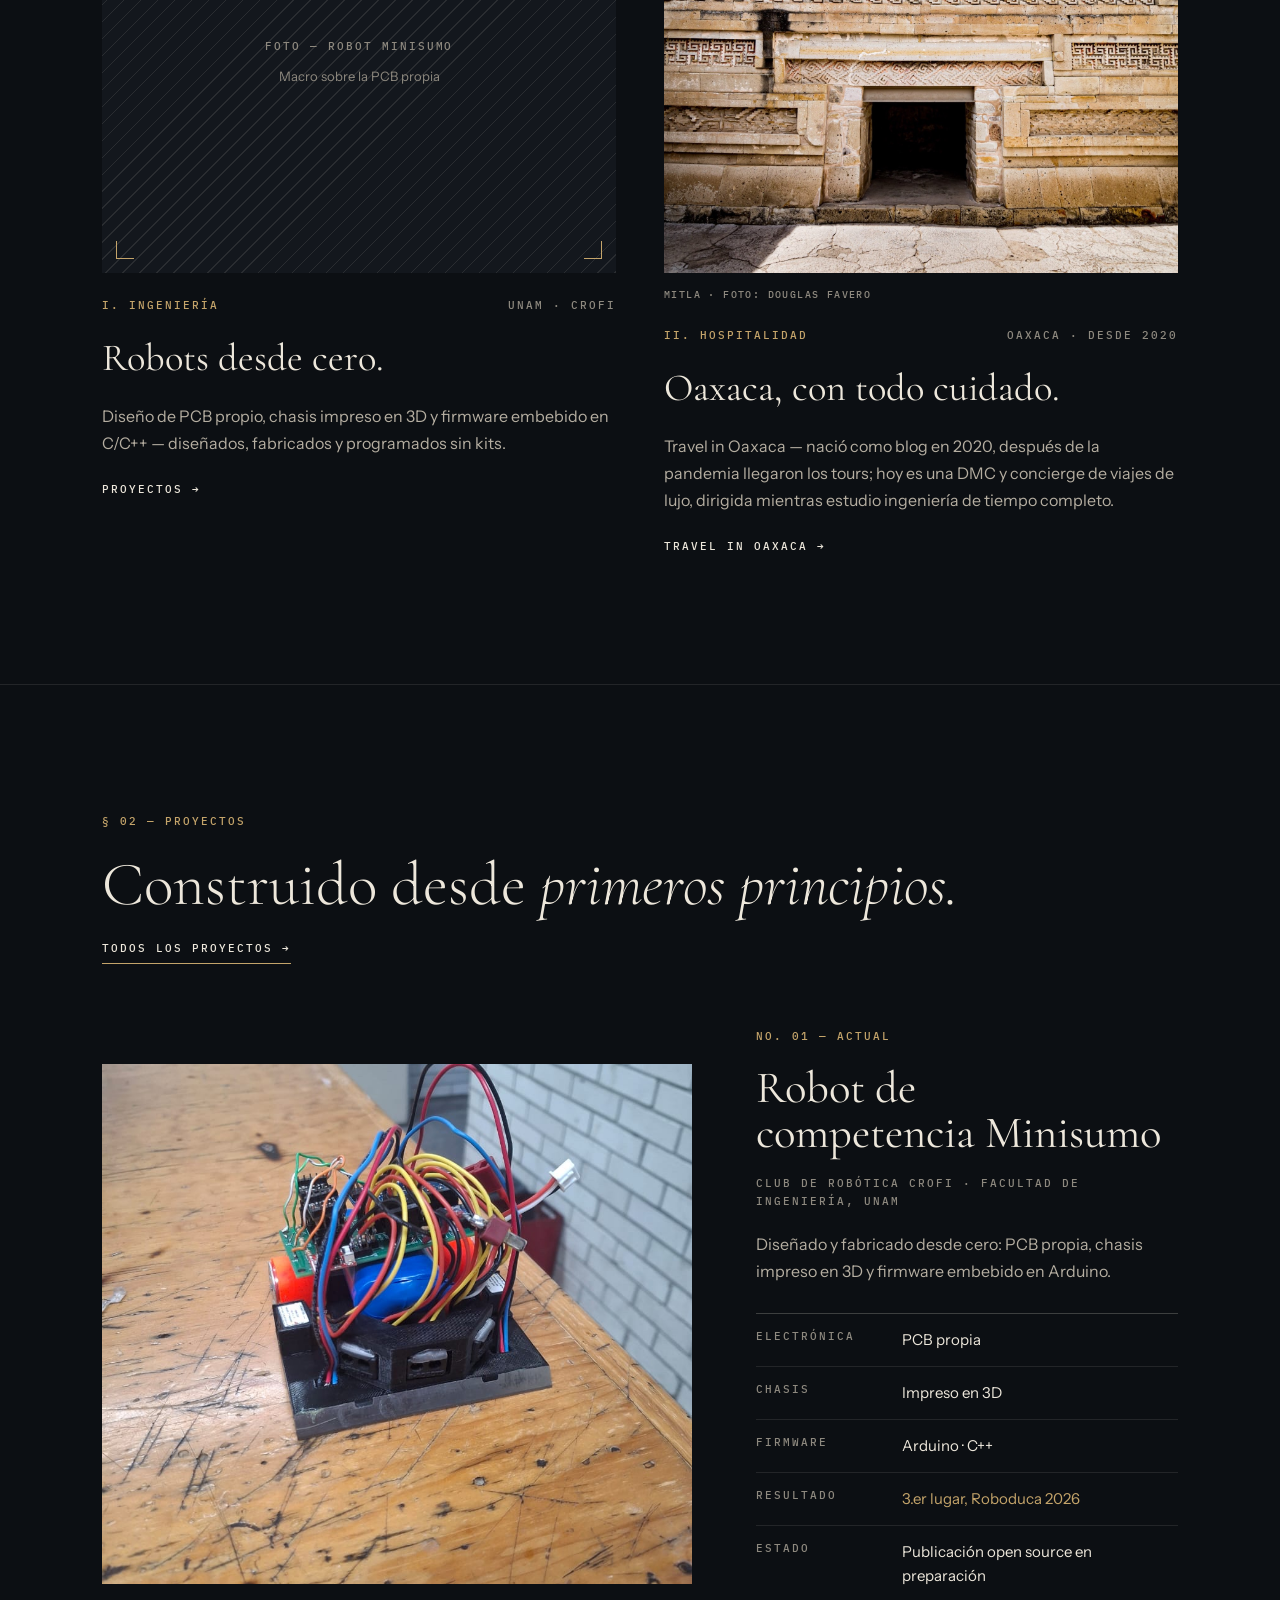
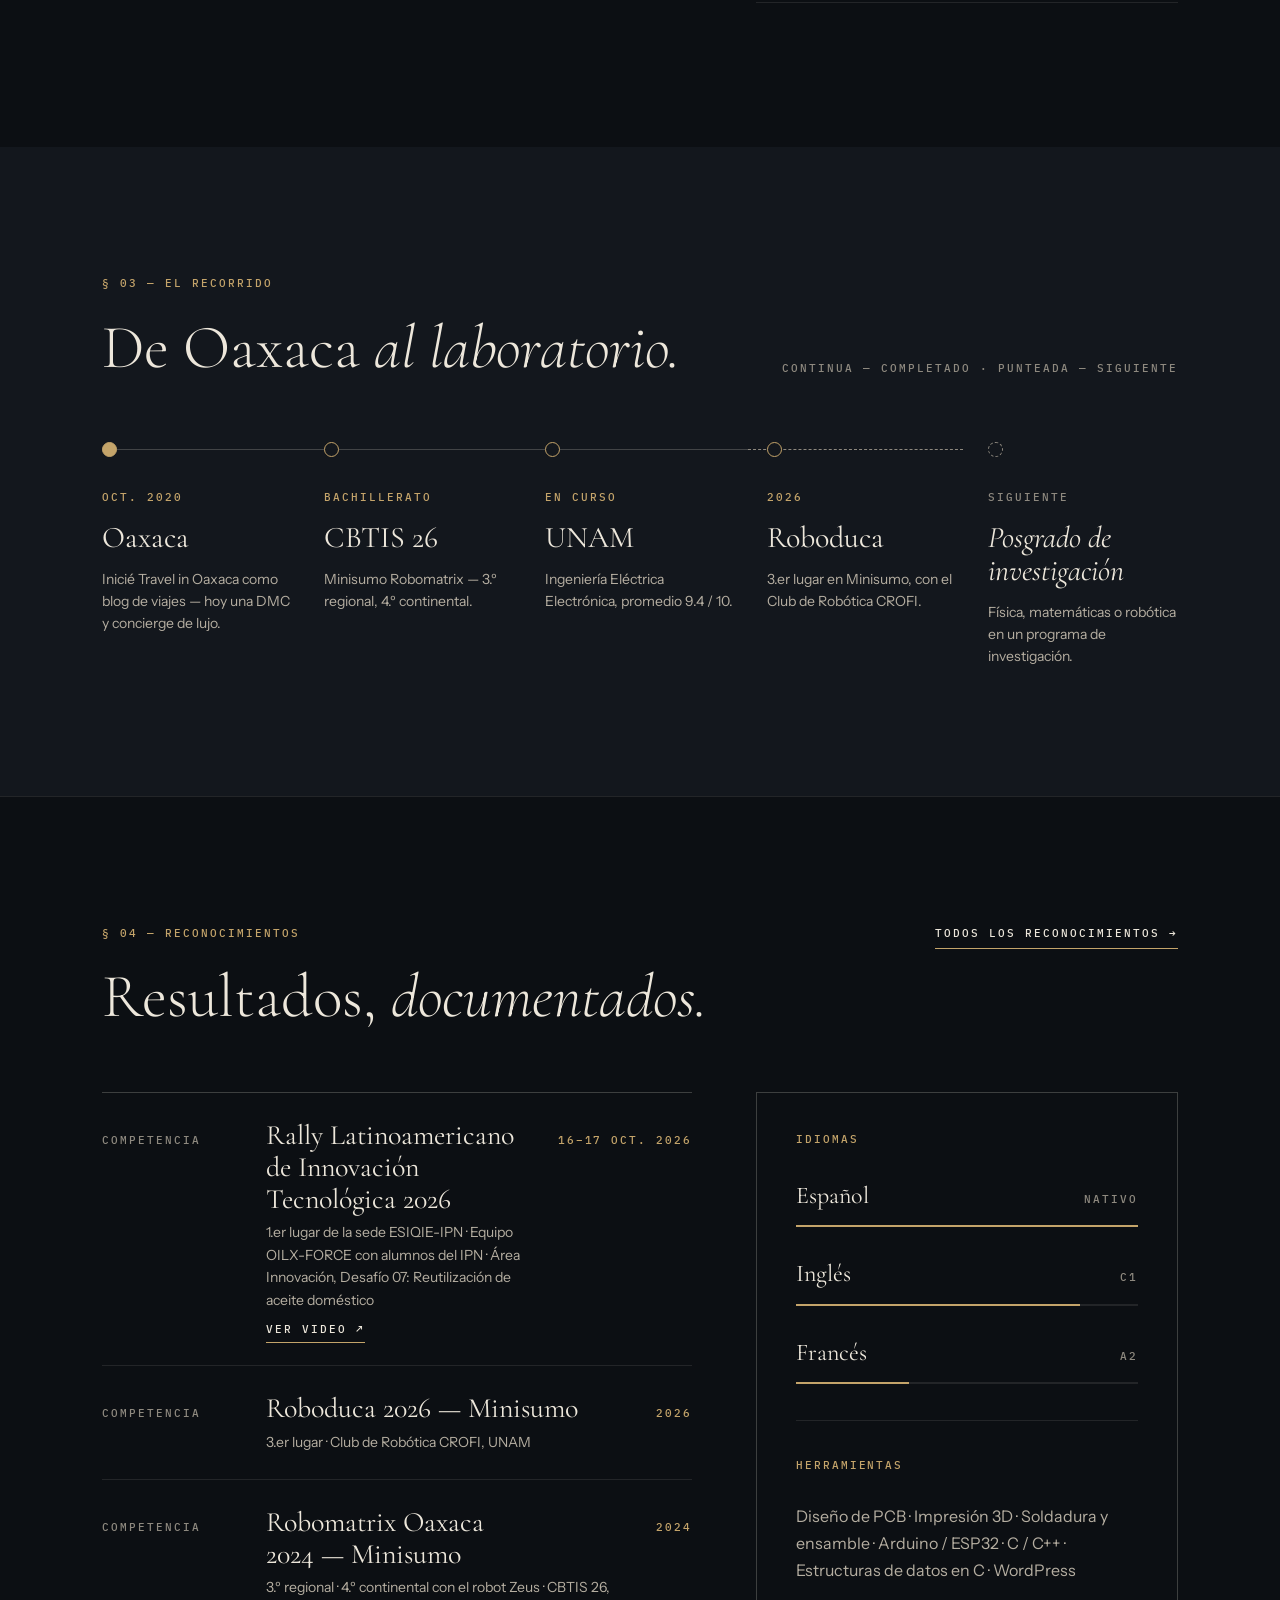
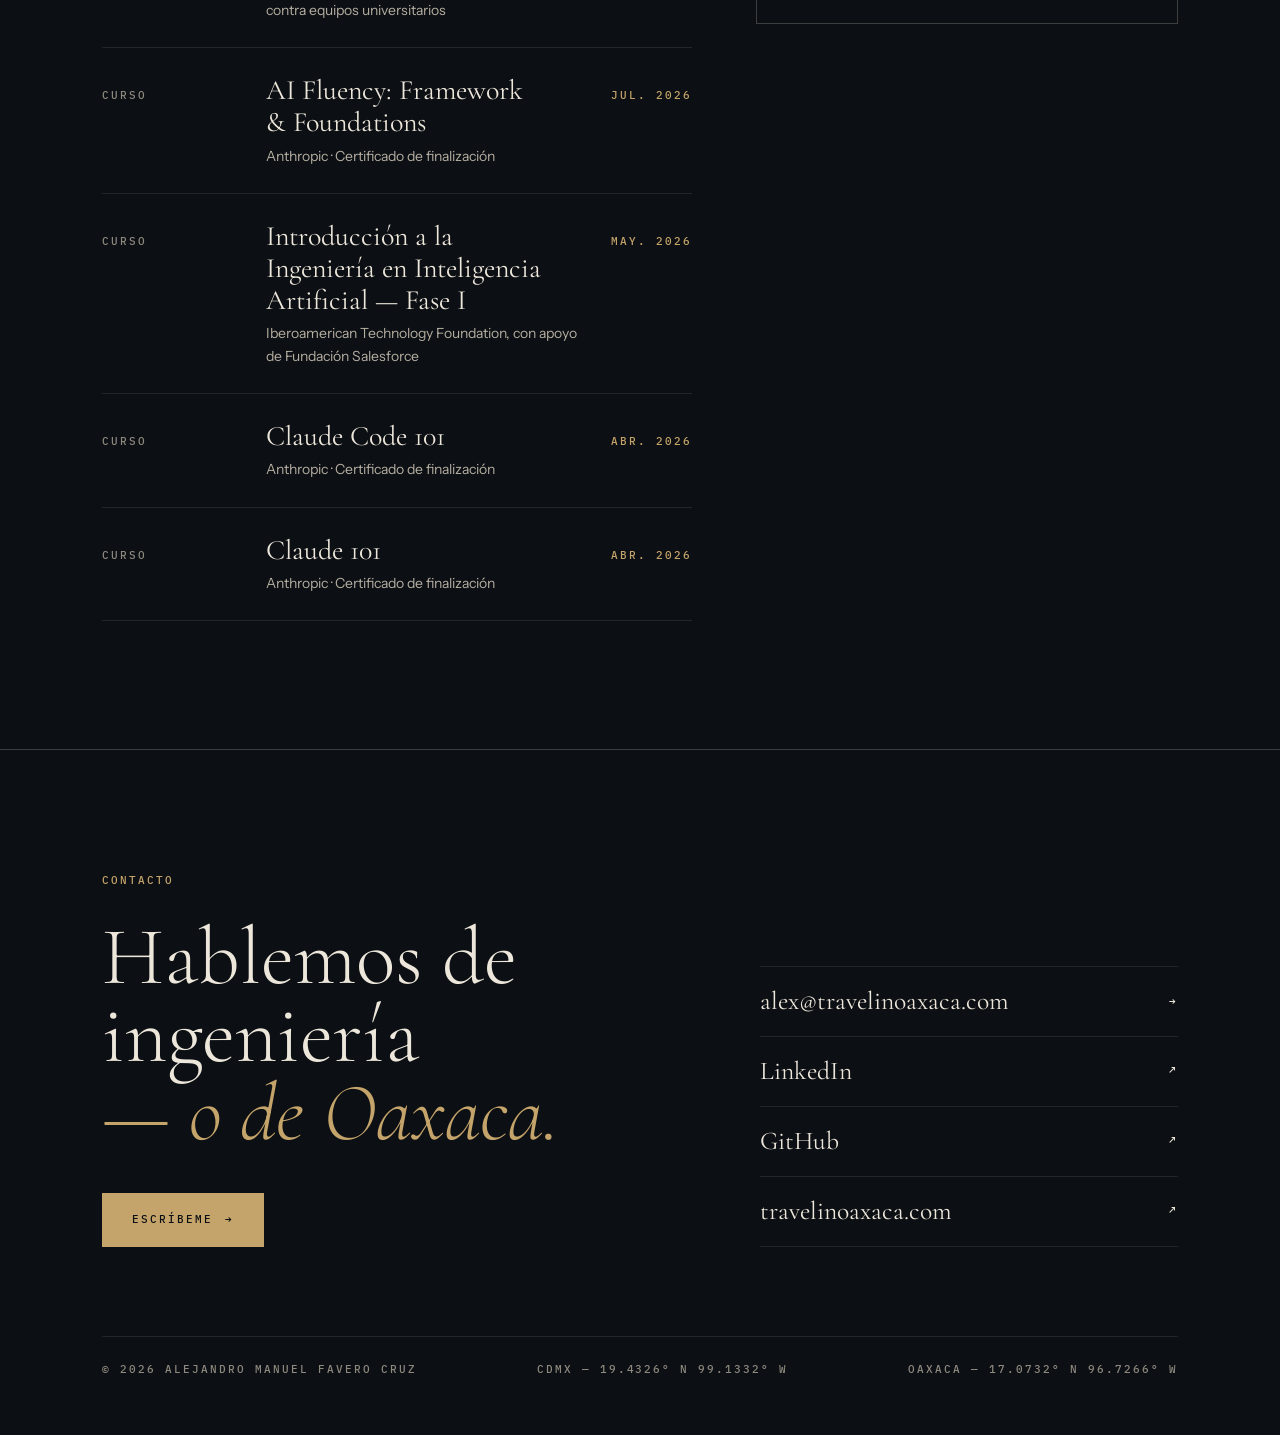
==== commit a05c8f0f: "Add 1st place at Rally Latinoamericano de Innovación Tecnológica 2026 (OILX-FORCE) Recognition entry" ====
--- a/es/index.html
+++ b/es/index.html
@@ -167,6 +167,11 @@
 <div class="records">
 <div class="record">
 <span class="lbl faint">Competencia</span>
+<div><h3 class="title">Rally Latinoamericano de Innovación Tecnológica 2026</h3><p class="detail">1.er lugar de la sede ESIQIE-IPN · Equipo OILX-FORCE con alumnos del IPN · Área Innovación, Desafío 07: Reutilización de aceite doméstico</p><p class="detail"><a class="lbl text-link" href="https://www.youtube.com/watch?v=5pYwn4xA_Og" target="_blank" rel="noopener">Ver video ↗</a></p></div>
+<span class="lbl accent">16–17 Oct. 2026</span>
+</div>
+<div class="record">
+<span class="lbl faint">Competencia</span>
 <div><h3 class="title">Roboduca 2026 — Minisumo</h3><p class="detail">3.er lugar · Club de Robótica CROFI, UNAM</p></div>
 <span class="lbl accent">2026</span>
 </div>
--- a/assets/css/style.css
+++ b/assets/css/style.css
@@ -412,6 +412,8 @@
 a.cert-thumb:hover { border-color: var(--accent); }
 .cert-thumb img { width: 100%; height: 100%; object-fit: contain; }
 .cert-thumb.ph { height: auto; border: none; }
+.cert-thumb.photo { padding: 0; }
+.cert-thumb.photo img { object-fit: cover; }
 .cert-meta { display: flex; justify-content: space-between; gap: 16px; margin-top: 10px; }
 .cert h3 { font-family: var(--font-display); font-size: clamp(26px, 2.4vw, 32px); line-height: 1.1; }
 .cert .text-link { margin-top: 6px; }
